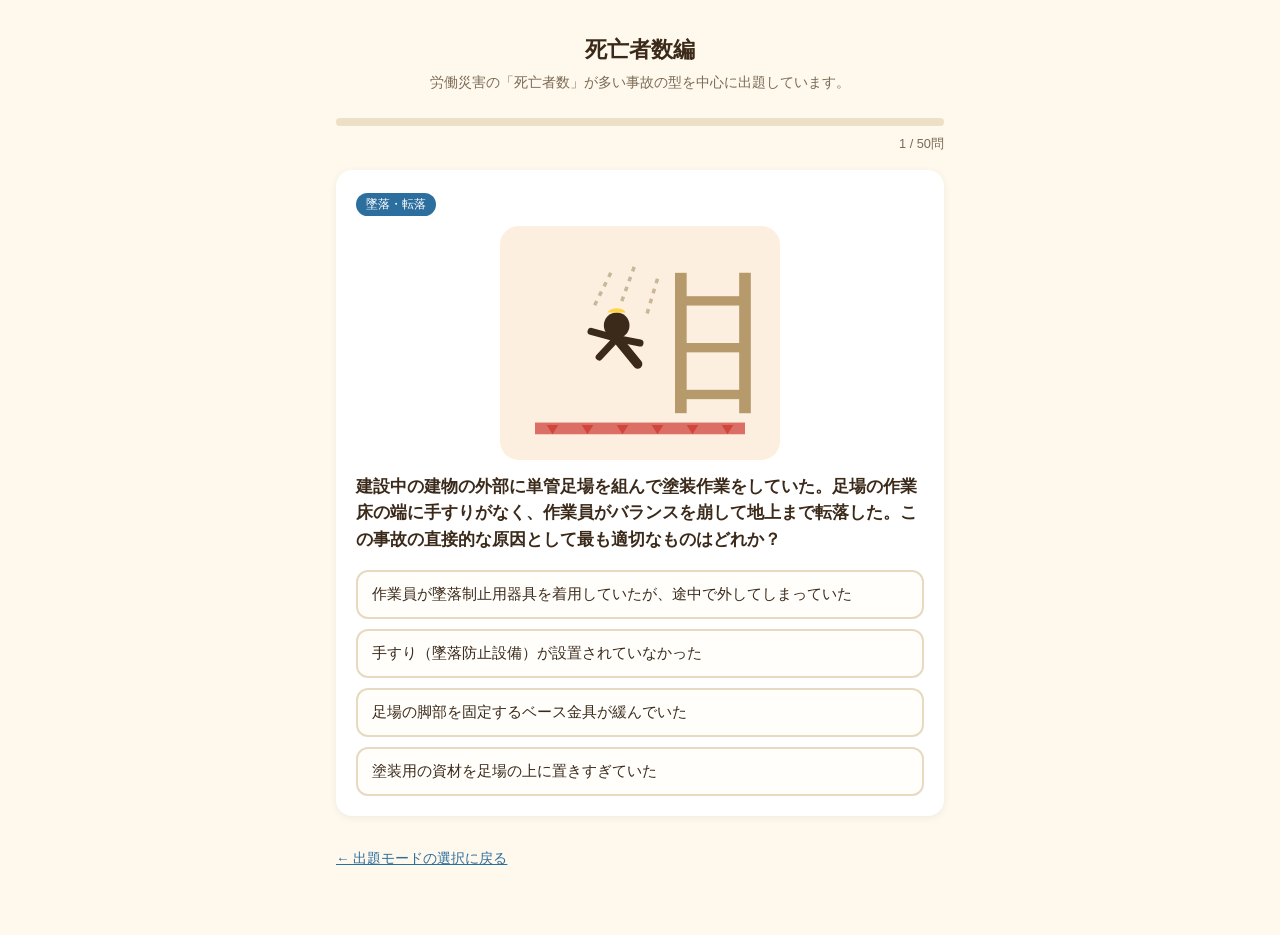
==== quiz.html @ 0cb0fa64 "建設現場の労働災害クイズアプリを追加 三和建設インターンシップ向けの安全教育クイズ。厚労省統計に基づき死亡者数編・傷病者数編各50問を収録し、事故の型ごとのオリジナルイラストを表示する。" ====
<!DOCTYPE html>
<html lang="ja">
<head>
<meta charset="UTF-8">
<meta name="viewport" content="width=device-width, initial-scale=1.0">
<title>クイズ｜建設現場の労働災害クイズ</title>
<link rel="stylesheet" href="css/style.css">
</head>
<body>
<div class="page">
  <header class="app-header">
    <h1 id="setTitle">クイズ</h1>
    <p id="setDesc"></p>
  </header>

  <div id="quizArea">
    <div class="progress-bar"><div class="progress-bar-fill" id="progressFill"></div></div>
    <div class="progress-label" id="progressLabel"></div>

    <div class="question-card">
      <span class="category-tag" id="categoryTag"></span>
      <img class="question-image" id="questionImage" alt="">
      <p class="question-text" id="questionText"></p>
      <div class="choices" id="choices"></div>

      <div class="result-panel" id="resultPanel">
        <p class="judge" id="judgeText"></p>
        <div class="mascot-comment">
          <img src="assets/michiharo_placeholder.svg" alt="ミチハロくん（仮キャラクター）">
          <div class="speech-bubble" id="explanationText"></div>
        </div>
        <p class="source-note" id="sourceNote"></p>
        <button class="next-btn" id="nextBtn">次の問題へ</button>
      </div>
    </div>
  </div>

  <div class="finish-screen" id="finishScreen" style="display:none;">
    <p>お疲れさまでした！</p>
    <p class="score" id="finalScore"></p>
    <a class="primary-btn" href="index.html">トップへ戻る</a>
  </div>

  <a class="back-link" href="index.html">← 出題モードの選択に戻る</a>
</div>

<script src="data/category_images.js"></script>
<script src="data/questions_death.js"></script>
<script src="data/questions_injury.js"></script>
<script src="js/app.js"></script>
</body>
</html>
---- css/style.css ----
:root {
  --color-main: #FFA733;
  --color-main-dark: #E08A1E;
  --color-accent: #2C6E9E;
  --color-correct: #2E9E5B;
  --color-wrong: #D0453C;
  --color-bg: #FFF8EC;
  --color-card: #FFFFFF;
  --color-text: #3B2A1A;
  --radius: 16px;
}

* {
  box-sizing: border-box;
}

body {
  margin: 0;
  font-family: "Hiragino Kaku Gothic ProN", "Yu Gothic", "Meiryo", sans-serif;
  background: var(--color-bg);
  color: var(--color-text);
  line-height: 1.6;
}

.page {
  max-width: 640px;
  margin: 0 auto;
  padding: 24px 16px 64px;
}

header.app-header {
  text-align: center;
  margin-bottom: 24px;
}

header.app-header h1 {
  font-size: 1.4rem;
  margin: 8px 0 4px;
}

header.app-header p {
  margin: 0;
  font-size: 0.85rem;
  color: #7a6a55;
}

.mascot-intro {
  display: flex;
  align-items: center;
  gap: 16px;
  background: var(--color-card);
  border-radius: var(--radius);
  padding: 16px;
  margin-bottom: 24px;
  box-shadow: 0 2px 8px rgba(0,0,0,0.06);
}

.mascot-intro img {
  width: 84px;
  height: auto;
  flex-shrink: 0;
}

.speech-bubble {
  position: relative;
  background: #FFF3DC;
  border-radius: 12px;
  padding: 10px 14px;
  font-size: 0.9rem;
}

.speech-bubble::before {
  content: "";
  position: absolute;
  left: -8px;
  top: 20px;
  border-width: 8px 10px 8px 0;
  border-style: solid;
  border-color: transparent #FFF3DC transparent transparent;
}

.mode-cards {
  display: grid;
  gap: 16px;
}

.mode-card {
  display: block;
  background: var(--color-card);
  border-radius: var(--radius);
  padding: 20px;
  text-decoration: none;
  color: var(--color-text);
  box-shadow: 0 2px 8px rgba(0,0,0,0.06);
  border: 2px solid transparent;
  transition: border-color 0.15s, transform 0.15s;
}

.mode-card:hover, .mode-card:focus-visible {
  border-color: var(--color-main);
  transform: translateY(-2px);
}

.mode-card h2 {
  margin: 0 0 6px;
  font-size: 1.1rem;
  color: var(--color-main-dark);
}

.mode-card p {
  margin: 0;
  font-size: 0.85rem;
  color: #6b5c48;
}

.mode-card .count-badge {
  display: inline-block;
  margin-top: 10px;
  font-size: 0.75rem;
  background: var(--color-main);
  color: #fff;
  padding: 3px 10px;
  border-radius: 999px;
}

.progress-bar {
  height: 8px;
  background: #eee0c8;
  border-radius: 999px;
  overflow: hidden;
  margin-bottom: 8px;
}

.progress-bar-fill {
  height: 100%;
  background: var(--color-main);
  transition: width 0.2s;
}

.progress-label {
  font-size: 0.8rem;
  color: #7a6a55;
  text-align: right;
  margin-bottom: 16px;
}

.question-card {
  background: var(--color-card);
  border-radius: var(--radius);
  padding: 20px;
  box-shadow: 0 2px 8px rgba(0,0,0,0.06);
  margin-bottom: 16px;
}

.category-tag {
  display: inline-block;
  font-size: 0.75rem;
  background: var(--color-accent);
  color: #fff;
  padding: 2px 10px;
  border-radius: 999px;
  margin-bottom: 10px;
}

.question-image {
  display: none;
  width: 100%;
  max-width: 280px;
  height: auto;
  margin: 0 auto 14px;
  border-radius: 12px;
}

.question-text {
  font-size: 1.05rem;
  font-weight: bold;
  margin: 0 0 16px;
  white-space: pre-wrap;
}

.choices {
  display: grid;
  gap: 10px;
}

.choice-btn {
  text-align: left;
  padding: 12px 14px;
  border-radius: 12px;
  border: 2px solid #e6dac0;
  background: #fffefb;
  font-size: 0.95rem;
  cursor: pointer;
  color: var(--color-text);
}

.choice-btn:hover:not(:disabled) {
  border-color: var(--color-main);
}

.choice-btn:disabled {
  cursor: default;
}

.choice-btn.correct {
  background: #E8F7EE;
  border-color: var(--color-correct);
  font-weight: bold;
}

.choice-btn.wrong {
  background: #FBEAE8;
  border-color: var(--color-wrong);
}

.result-panel {
  margin-top: 16px;
  border-radius: var(--radius);
  padding: 16px;
  display: none;
}

.result-panel.show {
  display: block;
  animation: fadein 0.2s ease-in;
}

@keyframes fadein {
  from { opacity: 0; transform: translateY(4px); }
  to { opacity: 1; transform: translateY(0); }
}

.result-panel .judge {
  font-weight: bold;
  margin-bottom: 6px;
}

.judge.correct-text { color: var(--color-correct); }
.judge.wrong-text { color: var(--color-wrong); }

.mascot-comment {
  display: flex;
  gap: 12px;
  align-items: flex-start;
  margin-top: 10px;
}

.mascot-comment img {
  width: 52px;
  height: auto;
  flex-shrink: 0;
}

.next-btn, .primary-btn {
  display: inline-block;
  margin-top: 16px;
  padding: 10px 22px;
  background: var(--color-main);
  color: #fff;
  border: none;
  border-radius: 999px;
  font-size: 0.95rem;
  cursor: pointer;
  text-decoration: none;
}

.next-btn:hover, .primary-btn:hover {
  background: var(--color-main-dark);
}

.source-note {
  margin-top: 10px;
  font-size: 0.75rem;
  color: #9a8b74;
}

.finish-screen {
  text-align: center;
  background: var(--color-card);
  border-radius: var(--radius);
  padding: 32px 20px;
  box-shadow: 0 2px 8px rgba(0,0,0,0.06);
}

.finish-screen .score {
  font-size: 2rem;
  font-weight: bold;
  color: var(--color-main-dark);
  margin: 12px 0;
}

.back-link {
  display: inline-block;
  margin-top: 16px;
  font-size: 0.85rem;
  color: var(--color-accent);
}
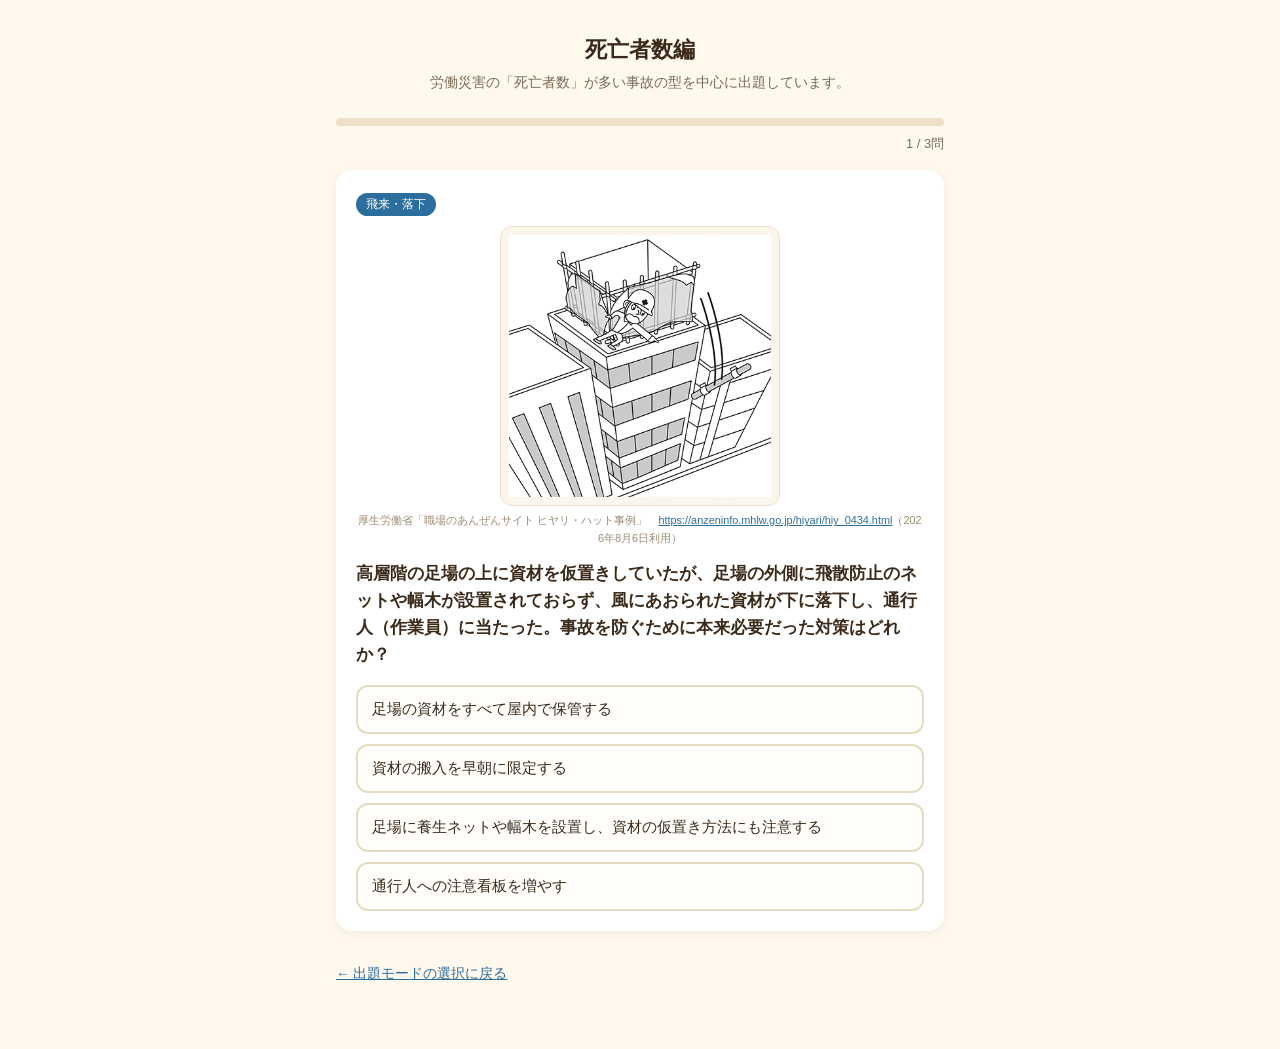
==== commit 7e0e6930: "問題文のイラストを厚労省ヒヤリ・ハット事例の実画像に差し替え 自作のプレースホルダーイラストから、厚生労働省「職場のあんぜんサイト ヒヤリ・ハット事例」の実際のイラスト（事故の型ごとに1枚、加工なし）" ====
--- a/quiz.html
+++ b/quiz.html
@@ -20,6 +20,7 @@
     <div class="question-card">
       <span class="category-tag" id="categoryTag"></span>
       <img class="question-image" id="questionImage" alt="">
+      <p class="image-credit" id="imageCredit"></p>
       <p class="question-text" id="questionText"></p>
       <div class="choices" id="choices"></div>
 
--- a/css/style.css
+++ b/css/style.css
@@ -167,8 +167,25 @@
   width: 100%;
   max-width: 280px;
   height: auto;
-  margin: 0 auto 14px;
+  margin: 0 auto;
   border-radius: 12px;
+  background: #FBF6EC;
+  border: 1px solid #EEE0C8;
+  padding: 8px;
+  box-sizing: border-box;
+}
+
+.image-credit {
+  display: none;
+  font-size: 0.68rem;
+  color: #9a8b74;
+  text-align: center;
+  margin: 6px 0 14px;
+  word-break: break-all;
+}
+
+.image-credit a {
+  color: #2C6E9E;
 }
 
 .question-text {
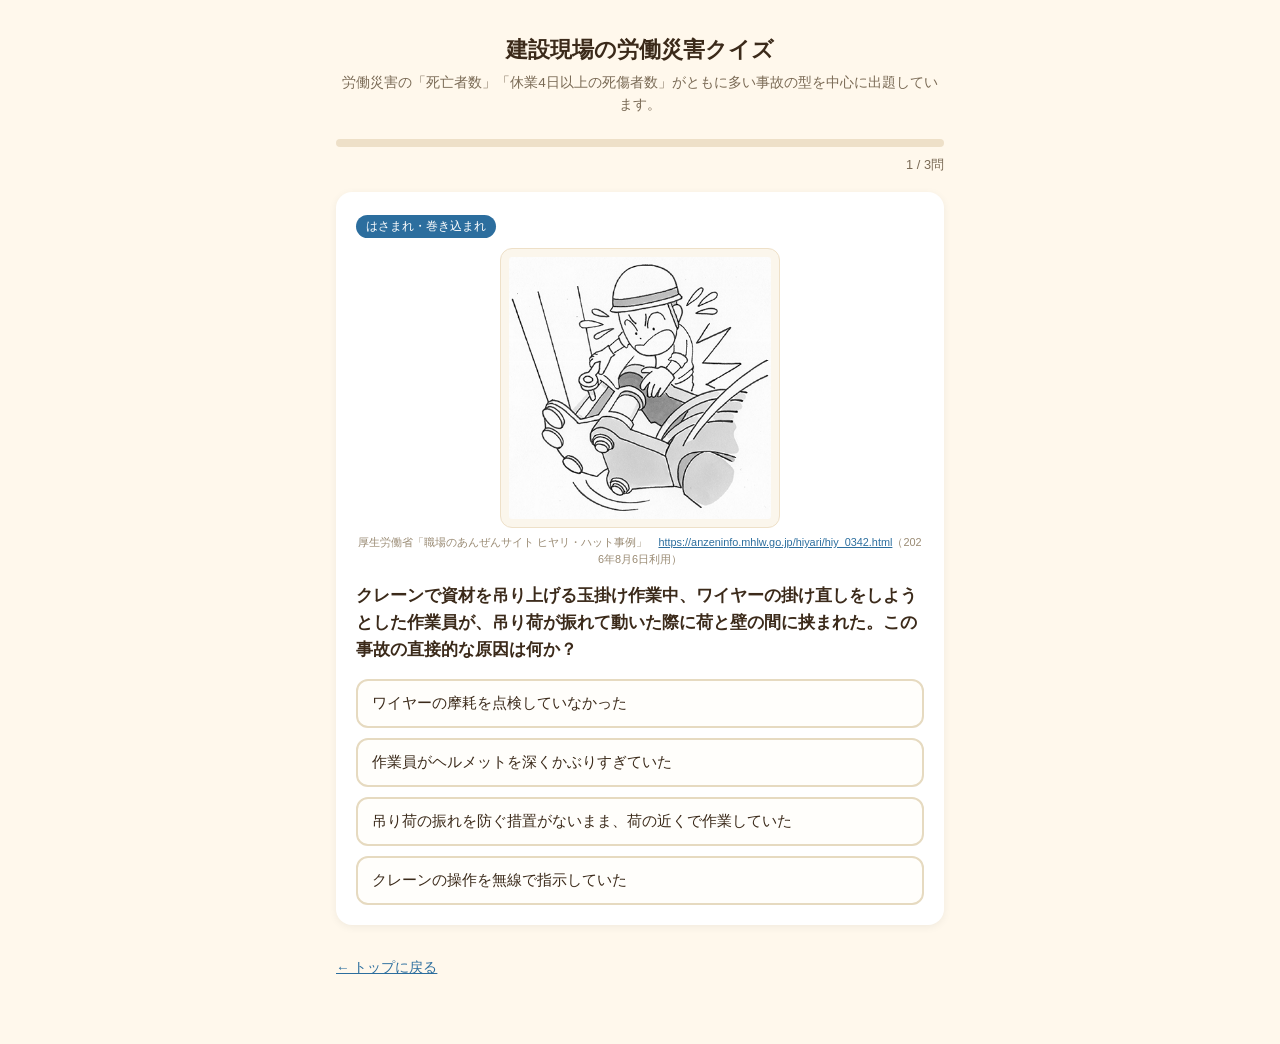
==== commit 2c1a54a4: "死亡者数編・傷病者数編を統合し、全50問の単一クイズに変更 100問（死亡者数編50問+傷病者数編50問）は内容が重複する問題が多かったため、重複する状況は1問に統合し、両ランキングで件数の多い事故の" ====
--- a/quiz.html
+++ b/quiz.html
@@ -42,12 +42,11 @@
     <a class="primary-btn" href="index.html">トップへ戻る</a>
   </div>
 
-  <a class="back-link" href="index.html">← 出題モードの選択に戻る</a>
+  <a class="back-link" href="index.html">← トップに戻る</a>
 </div>
 
 <script src="data/category_images.js"></script>
-<script src="data/questions_death.js"></script>
-<script src="data/questions_injury.js"></script>
+<script src="data/questions.js"></script>
 <script src="js/app.js"></script>
 </body>
 </html>
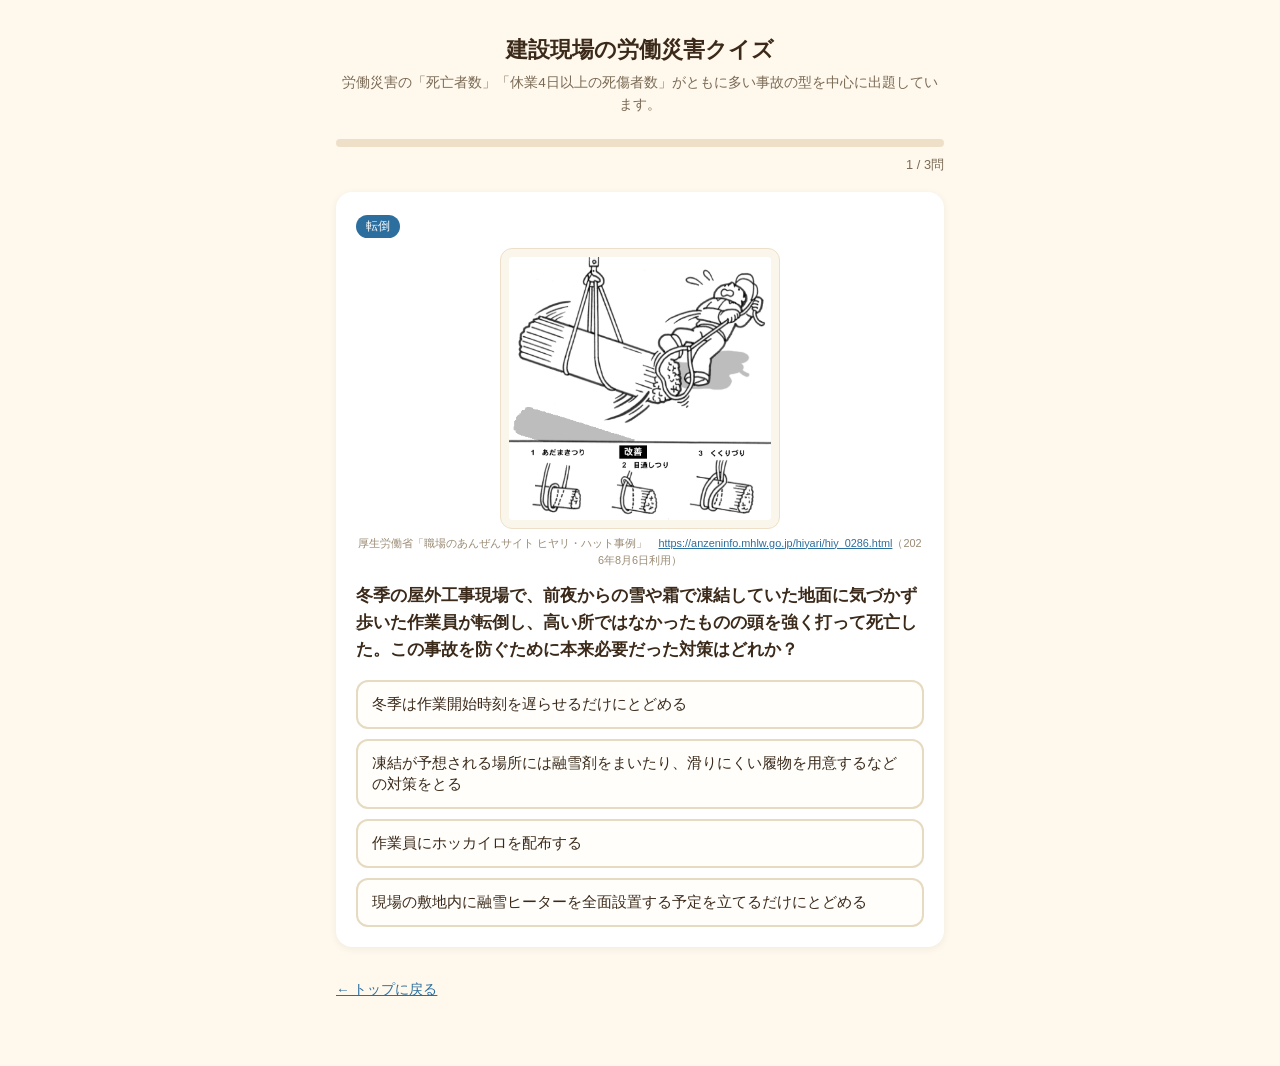
==== commit 4c3d9c78: "選択肢を選んだ後、回答・解説を別画面に切り替える形式に変更 スクロールせずに正誤・解説を確認できるよう、問題表示と回答表示を分離。回答画面ではイラストは同じ大きさのまま、問題文を小さくし、正誤バナーと" ====
--- a/quiz.html
+++ b/quiz.html
@@ -21,11 +21,16 @@
       <span class="category-tag" id="categoryTag"></span>
       <img class="question-image" id="questionImage" alt="">
       <p class="image-credit" id="imageCredit"></p>
-      <p class="question-text" id="questionText"></p>
-      <div class="choices" id="choices"></div>
 
-      <div class="result-panel" id="resultPanel">
-        <p class="judge" id="judgeText"></p>
+      <div id="questionView">
+        <p class="question-text" id="questionText"></p>
+        <div class="choices" id="choices"></div>
+      </div>
+
+      <div id="answerView" style="display:none">
+        <p class="question-recap" id="questionRecap"></p>
+        <div class="judge-banner" id="judgeBanner"></div>
+        <p class="answer-summary" id="answerSummary"></p>
         <div class="mascot-comment">
           <img src="assets/michiharo_placeholder.svg" alt="ミチハロくん（仮キャラクター）">
           <div class="speech-bubble" id="explanationText"></div>
--- a/css/style.css
+++ b/css/style.css
@@ -230,15 +230,7 @@
   border-color: var(--color-wrong);
 }
 
-.result-panel {
-  margin-top: 16px;
-  border-radius: var(--radius);
-  padding: 16px;
-  display: none;
-}
-
-.result-panel.show {
-  display: block;
+#answerView {
   animation: fadein 0.2s ease-in;
 }
 
@@ -247,13 +239,48 @@
   to { opacity: 1; transform: translateY(0); }
 }
 
-.result-panel .judge {
-  font-weight: bold;
-  margin-bottom: 6px;
-}
-
-.judge.correct-text { color: var(--color-correct); }
-.judge.wrong-text { color: var(--color-wrong); }
+.question-recap {
+  font-size: 0.8rem;
+  color: #9a8b74;
+  margin: 0 0 12px;
+  white-space: pre-wrap;
+}
+
+.judge-banner {
+  font-size: 1.5rem;
+  font-weight: bold;
+  text-align: center;
+  padding: 10px 12px;
+  border-radius: 12px;
+  margin-bottom: 12px;
+}
+
+.judge-banner.correct {
+  background: #E8F7EE;
+  color: var(--color-correct);
+}
+
+.judge-banner.wrong {
+  background: #FBEAE8;
+  color: var(--color-wrong);
+}
+
+.answer-summary {
+  margin: 0 0 4px;
+}
+
+.answer-summary .answer-yours {
+  font-size: 0.9rem;
+  color: #9a8b74;
+  margin: 0 0 4px;
+}
+
+.answer-summary .answer-correct {
+  font-size: 1.05rem;
+  font-weight: bold;
+  color: var(--color-correct);
+  margin: 0 0 4px;
+}
 
 .mascot-comment {
   display: flex;
@@ -266,6 +293,12 @@
   width: 52px;
   height: auto;
   flex-shrink: 0;
+}
+
+.mascot-comment .speech-bubble {
+  font-size: 1rem;
+  background: #FFF3DC;
+  border: 1px solid #F3DFA8;
 }
 
 .next-btn, .primary-btn {
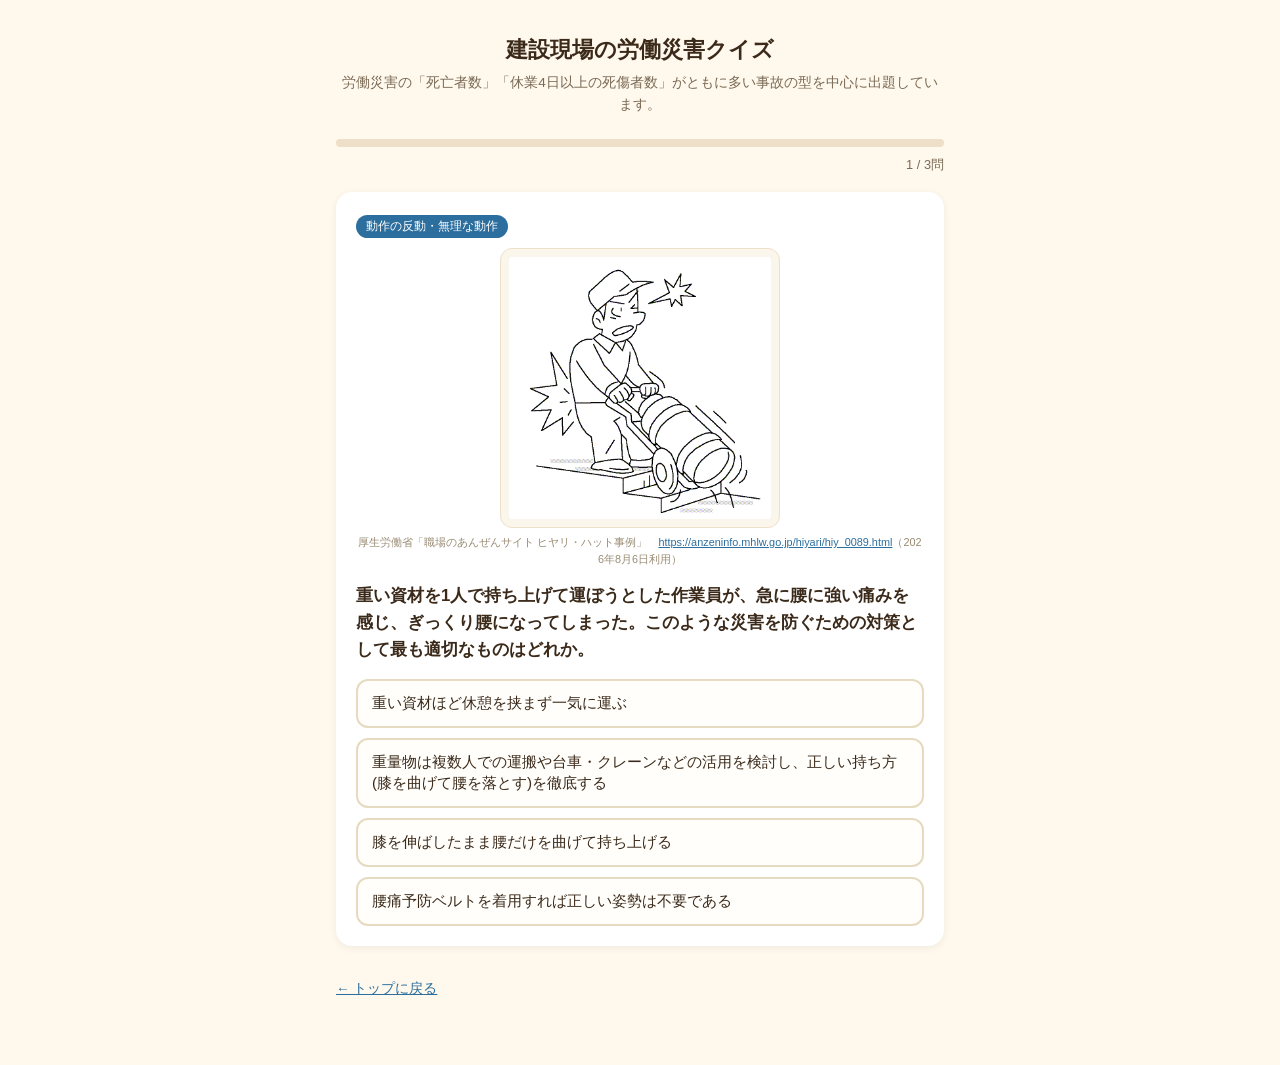
==== commit 4cc6661d: "仮マスコットを実際のミチハロくん画像3種に差し替え 正解時・不正解時・トップ画面でそれぞれ異なるミチハロくんの画像（ユーザー提供）を表示するようにした。仮のSVGプレースホルダーは削除。" ====
--- a/quiz.html
+++ b/quiz.html
@@ -32,7 +32,7 @@
         <div class="judge-banner" id="judgeBanner"></div>
         <p class="answer-summary" id="answerSummary"></p>
         <div class="mascot-comment">
-          <img src="assets/michiharo_placeholder.svg" alt="ミチハロくん（仮キャラクター）">
+          <img id="mascotImage" src="3Dミチハロ君.png" alt="ミチハロくん">
           <div class="speech-bubble" id="explanationText"></div>
         </div>
         <p class="source-note" id="sourceNote"></p>
--- a/css/style.css
+++ b/css/style.css
@@ -56,9 +56,10 @@
 }
 
 .mascot-intro img {
-  width: 84px;
+  width: 96px;
   height: auto;
   flex-shrink: 0;
+  border-radius: 10px;
 }
 
 .speech-bubble {
@@ -290,9 +291,10 @@
 }
 
 .mascot-comment img {
-  width: 52px;
+  width: 68px;
   height: auto;
   flex-shrink: 0;
+  border-radius: 8px;
 }
 
 .mascot-comment .speech-bubble {
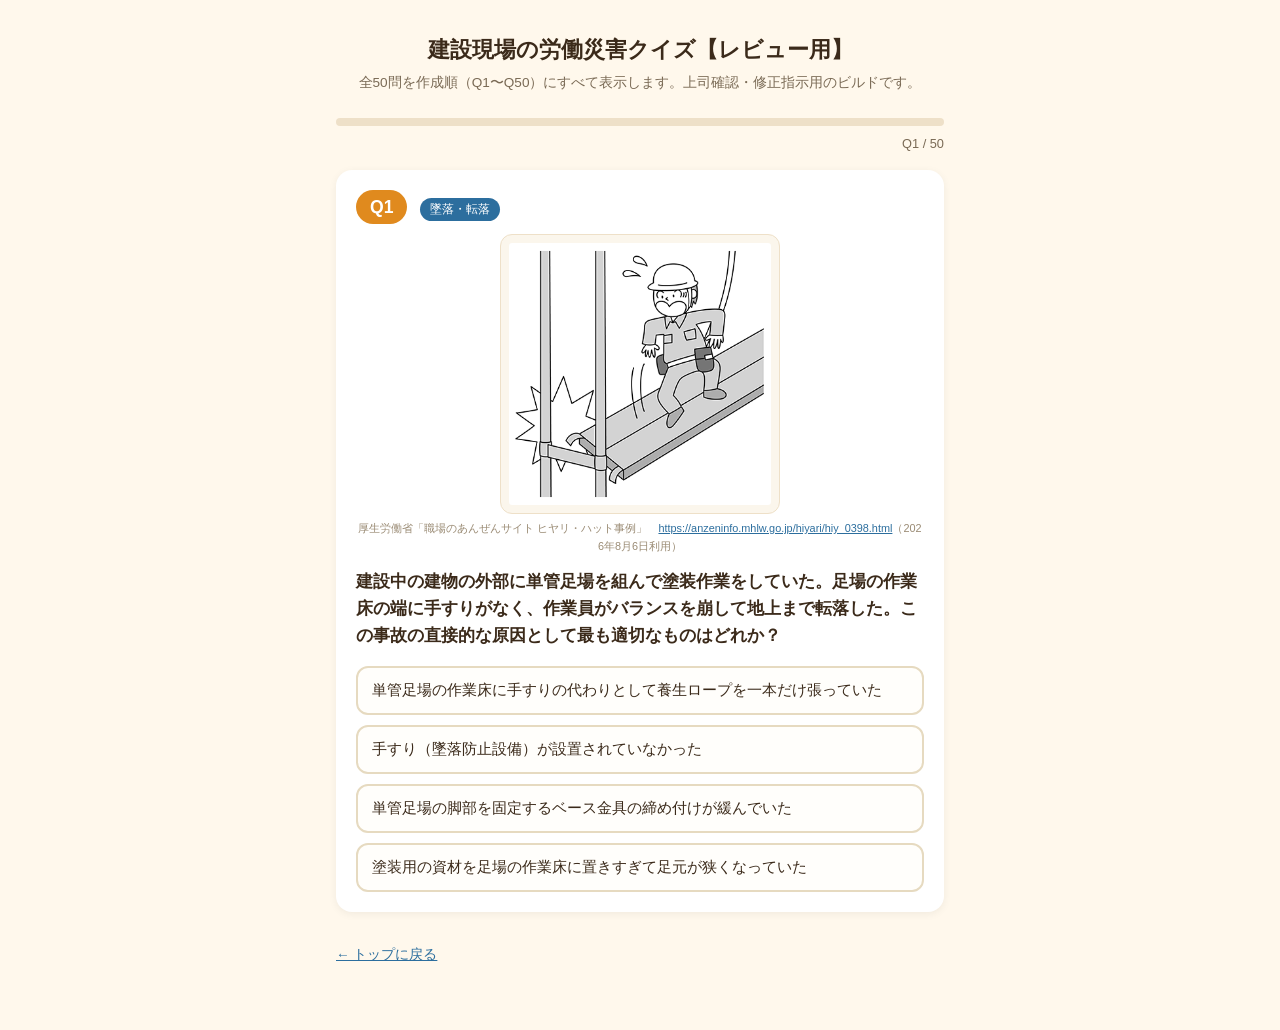
==== commit 45d2ecef: "レビュー用ブランチ：全50問を順番通り・Q番号付きで表示 上司確認用に、ランダム3問ではなく全50問をQ1〜Q50の順番通りに出題するビルドを作成。問題カードに大きく目立つ「Q1」等の番号タグを追加し" ====
--- a/quiz.html
+++ b/quiz.html
@@ -3,7 +3,7 @@
 <head>
 <meta charset="UTF-8">
 <meta name="viewport" content="width=device-width, initial-scale=1.0">
-<title>クイズ｜建設現場の労働災害クイズ</title>
+<title>レビュー用（全50問順番表示）｜建設現場の労働災害クイズ</title>
 <link rel="stylesheet" href="css/style.css">
 </head>
 <body>
@@ -18,6 +18,7 @@
     <div class="progress-label" id="progressLabel"></div>
 
     <div class="question-card">
+      <span class="question-number-tag" id="questionNumberTag"></span>
       <span class="category-tag" id="categoryTag"></span>
       <img class="question-image" id="questionImage" alt="">
       <p class="image-credit" id="imageCredit"></p>
--- a/css/style.css
+++ b/css/style.css
@@ -151,6 +151,18 @@
   padding: 20px;
   box-shadow: 0 2px 8px rgba(0,0,0,0.06);
   margin-bottom: 16px;
+}
+
+.question-number-tag {
+  display: inline-block;
+  font-size: 1.1rem;
+  font-weight: bold;
+  background: var(--color-main-dark);
+  color: #fff;
+  padding: 3px 14px;
+  border-radius: 999px;
+  margin-bottom: 10px;
+  margin-right: 8px;
 }
 
 .category-tag {
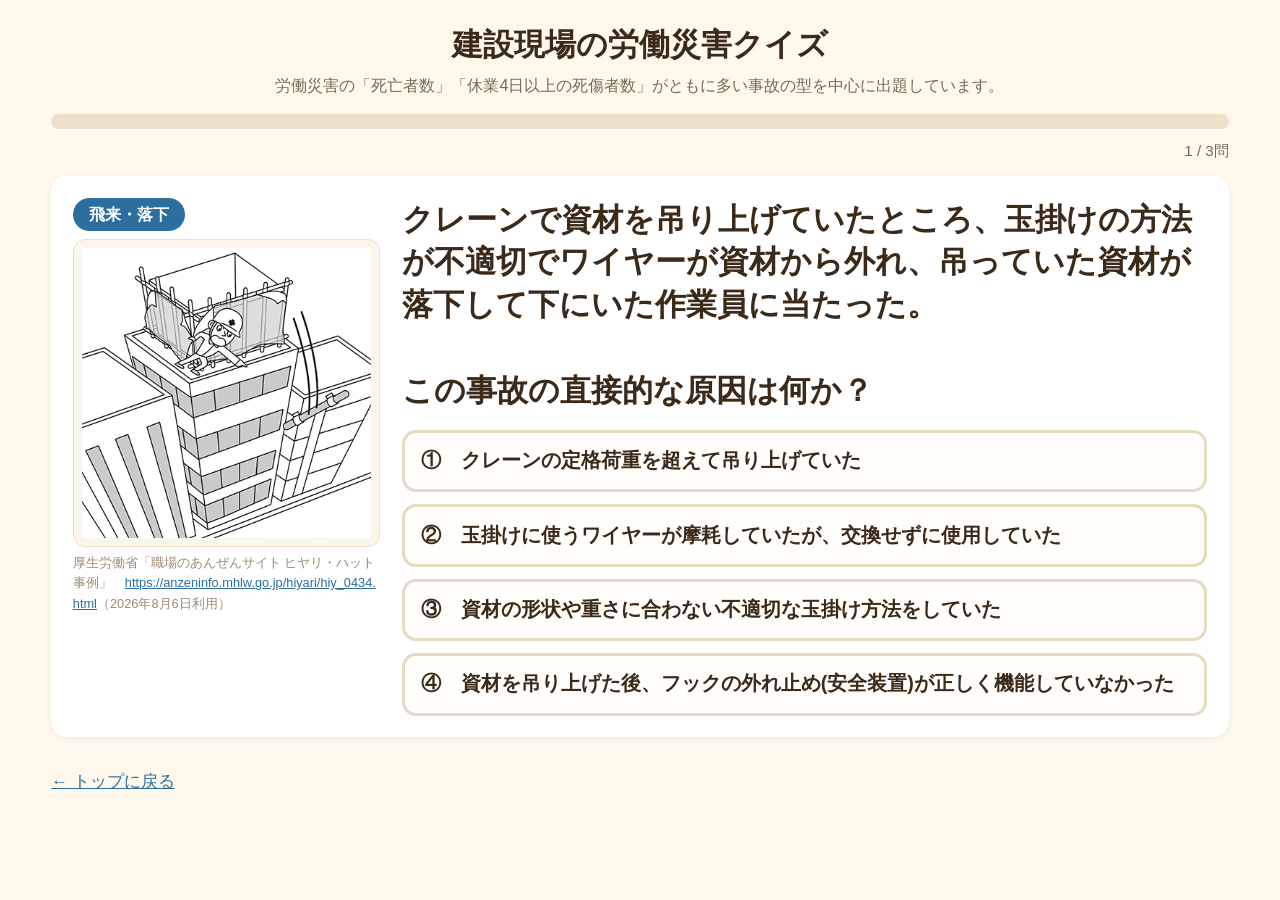
==== commit a7de2cec: "結果画面にミチハロくんの歩行アニメーションを追加 啓発画像からQRコード・社名部分を除いたマスコット＋のぼりを切り抜き、 白背景を滑らかな透過に変換（アンチエイリアス部分の線切れを防止）。 結果画面の" ====
--- a/quiz.html
+++ b/quiz.html
@@ -3,7 +3,7 @@
 <head>
 <meta charset="UTF-8">
 <meta name="viewport" content="width=device-width, initial-scale=1.0">
-<title>レビュー用（全50問順番表示）｜建設現場の労働災害クイズ</title>
+<title>クイズ｜建設現場の労働災害クイズ</title>
 <link rel="stylesheet" href="css/style.css">
 </head>
 <body>
@@ -18,26 +18,16 @@
     <div class="progress-label" id="progressLabel"></div>
 
     <div class="question-card">
-      <span class="question-number-tag" id="questionNumberTag"></span>
-      <span class="category-tag" id="categoryTag"></span>
-      <img class="question-image" id="questionImage" alt="">
-      <p class="image-credit" id="imageCredit"></p>
-
-      <div id="questionView">
-        <p class="question-text" id="questionText"></p>
-        <div class="choices" id="choices"></div>
+      <div class="card-media">
+        <span class="category-tag" id="categoryTag"></span>
+        <img class="question-image" id="questionImage" alt="">
+        <p class="image-credit" id="imageCredit"></p>
       </div>
-
-      <div id="answerView" style="display:none">
-        <p class="question-recap" id="questionRecap"></p>
-        <div class="judge-banner" id="judgeBanner"></div>
-        <p class="answer-summary" id="answerSummary"></p>
-        <div class="mascot-comment">
-          <img id="mascotImage" src="3Dミチハロ君.png" alt="ミチハロくん">
-          <div class="speech-bubble" id="explanationText"></div>
+      <div class="card-content">
+        <div id="questionView">
+          <p class="question-text" id="questionText"></p>
+          <div class="choices" id="choices"></div>
         </div>
-        <p class="source-note" id="sourceNote"></p>
-        <button class="next-btn" id="nextBtn">次の問題へ</button>
       </div>
     </div>
   </div>
@@ -46,6 +36,7 @@
     <p>お疲れさまでした！</p>
     <p class="score" id="finalScore"></p>
     <a class="primary-btn" href="index.html">トップへ戻る</a>
+    <div class="finish-mascot-walk" aria-hidden="true"></div>
   </div>
 
   <a class="back-link" href="index.html">← トップに戻る</a>
@@ -53,6 +44,7 @@
 
 <script src="data/category_images.js"></script>
 <script src="data/questions.js"></script>
+<script src="js/storage.js"></script>
 <script src="js/app.js"></script>
 </body>
 </html>
--- a/css/style.css
+++ b/css/style.css
@@ -23,40 +23,41 @@
 }
 
 .page {
-  max-width: 640px;
+  max-width: 1760px;
+  width: 96%;
   margin: 0 auto;
-  padding: 24px 16px 64px;
+  padding: clamp(10px, 1.6vmin, 24px) clamp(12px, 2vw, 32px) clamp(16px, 2vmin, 32px);
 }
 
 header.app-header {
   text-align: center;
-  margin-bottom: 24px;
+  margin-bottom: clamp(10px, 1.6vmin, 20px);
 }
 
 header.app-header h1 {
-  font-size: 1.4rem;
-  margin: 8px 0 4px;
+  font-size: clamp(1.6rem, 3.4vmin, 2.6rem);
+  margin: 6px 0 4px;
 }
 
 header.app-header p {
   margin: 0;
-  font-size: 0.85rem;
+  font-size: clamp(1rem, 1.8vmin, 1.3rem);
   color: #7a6a55;
 }
 
 .mascot-intro {
   display: flex;
   align-items: center;
-  gap: 16px;
+  gap: clamp(16px, 2.5vw, 32px);
   background: var(--color-card);
   border-radius: var(--radius);
-  padding: 16px;
-  margin-bottom: 24px;
+  padding: clamp(16px, 2.5vw, 32px);
+  margin-bottom: clamp(20px, 3vw, 36px);
   box-shadow: 0 2px 8px rgba(0,0,0,0.06);
 }
 
 .mascot-intro img {
-  width: 96px;
+  width: clamp(100px, 10vw, 160px);
   height: auto;
   flex-shrink: 0;
   border-radius: 10px;
@@ -66,8 +67,9 @@
   position: relative;
   background: #FFF3DC;
   border-radius: 12px;
-  padding: 10px 14px;
-  font-size: 0.9rem;
+  padding: clamp(12px, 1.6vw, 20px) clamp(16px, 2vw, 24px);
+  font-size: clamp(1.2rem, 1.7vw, 1.8rem);
+  font-weight: 700;
 }
 
 .speech-bubble::before {
@@ -89,7 +91,7 @@
   display: block;
   background: var(--color-card);
   border-radius: var(--radius);
-  padding: 20px;
+  padding: clamp(20px, 2.5vw, 32px);
   text-decoration: none;
   color: var(--color-text);
   box-shadow: 0 2px 8px rgba(0,0,0,0.06);
@@ -103,33 +105,33 @@
 }
 
 .mode-card h2 {
-  margin: 0 0 6px;
-  font-size: 1.1rem;
+  margin: 0 0 8px;
+  font-size: clamp(1.5rem, 2.2vw, 2.2rem);
   color: var(--color-main-dark);
 }
 
 .mode-card p {
   margin: 0;
-  font-size: 0.85rem;
+  font-size: clamp(1.1rem, 1.5vw, 1.5rem);
   color: #6b5c48;
 }
 
 .mode-card .count-badge {
   display: inline-block;
   margin-top: 10px;
-  font-size: 0.75rem;
+  font-size: clamp(1rem, 1.2vw, 1.3rem);
   background: var(--color-main);
   color: #fff;
-  padding: 3px 10px;
+  padding: 4px 14px;
   border-radius: 999px;
 }
 
 .progress-bar {
-  height: 8px;
+  height: clamp(10px, 1.2vw, 16px);
   background: #eee0c8;
   border-radius: 999px;
   overflow: hidden;
-  margin-bottom: 8px;
+  margin-bottom: 10px;
 }
 
 .progress-bar-fill {
@@ -139,48 +141,49 @@
 }
 
 .progress-label {
-  font-size: 0.8rem;
+  font-size: clamp(0.95rem, 1.6vmin, 1.3rem);
   color: #7a6a55;
   text-align: right;
-  margin-bottom: 16px;
+  margin-bottom: clamp(10px, 1.4vmin, 18px);
 }
 
 .question-card {
+  display: flex;
+  align-items: flex-start;
+  gap: clamp(20px, 2.4vmin, 36px);
   background: var(--color-card);
   border-radius: var(--radius);
-  padding: 20px;
+  padding: clamp(18px, 2.4vmin, 36px);
   box-shadow: 0 2px 8px rgba(0,0,0,0.06);
   margin-bottom: 16px;
 }
 
-.question-number-tag {
-  display: inline-block;
-  font-size: 1.1rem;
-  font-weight: bold;
-  background: var(--color-main-dark);
-  color: #fff;
-  padding: 3px 14px;
-  border-radius: 999px;
-  margin-bottom: 10px;
-  margin-right: 8px;
+.card-media {
+  flex: 0 0 clamp(260px, 24vw, 380px);
+  width: clamp(260px, 24vw, 380px);
+}
+
+.card-content {
+  flex: 1;
+  min-width: 0;
 }
 
 .category-tag {
   display: inline-block;
-  font-size: 0.75rem;
+  font-size: clamp(0.95rem, 1.8vmin, 1.25rem);
   background: var(--color-accent);
   color: #fff;
-  padding: 2px 10px;
+  padding: 4px 16px;
   border-radius: 999px;
-  margin-bottom: 10px;
+  margin-bottom: 8px;
+  font-weight: bold;
 }
 
 .question-image {
   display: none;
   width: 100%;
-  max-width: 280px;
   height: auto;
-  margin: 0 auto;
+  margin: 0;
   border-radius: 12px;
   background: #FBF6EC;
   border: 1px solid #EEE0C8;
@@ -190,11 +193,21 @@
 
 .image-credit {
   display: none;
-  font-size: 0.68rem;
+  font-size: clamp(0.8rem, 1.3vmin, 1rem);
   color: #9a8b74;
-  text-align: center;
-  margin: 6px 0 14px;
+  text-align: left;
+  margin: 6px 0 0;
   word-break: break-all;
+}
+
+@media (max-width: 720px) {
+  .question-card {
+    flex-direction: column;
+  }
+  .card-media {
+    flex: none;
+    width: 100%;
+  }
 }
 
 .image-credit a {
@@ -202,24 +215,27 @@
 }
 
 .question-text {
-  font-size: 1.05rem;
-  font-weight: bold;
-  margin: 0 0 16px;
+  font-size: clamp(1.5rem, 3.4vmin, 2.3rem);
+  font-weight: 700;
+  line-height: 1.4;
+  margin: 0 0 18px;
   white-space: pre-wrap;
 }
 
 .choices {
   display: grid;
-  gap: 10px;
+  gap: 12px;
 }
 
 .choice-btn {
   text-align: left;
-  padding: 12px 14px;
-  border-radius: 12px;
-  border: 2px solid #e6dac0;
+  padding: clamp(12px, 1.6vmin, 18px) clamp(16px, 1.8vmin, 22px);
+  border-radius: 14px;
+  border: 3px solid #e6dac0;
   background: #fffefb;
-  font-size: 0.95rem;
+  font-size: clamp(1.15rem, 2.2vmin, 1.6rem);
+  font-weight: 600;
+  line-height: 1.4;
   cursor: pointer;
   color: var(--color-text);
 }
@@ -253,19 +269,20 @@
 }
 
 .question-recap {
-  font-size: 0.8rem;
+  font-size: clamp(0.9rem, 1.5vmin, 1.15rem);
   color: #9a8b74;
-  margin: 0 0 12px;
+  font-weight: 600;
+  margin: 0 0 8px;
   white-space: pre-wrap;
 }
 
 .judge-banner {
-  font-size: 1.5rem;
-  font-weight: bold;
+  font-size: clamp(1.6rem, 4vmin, 2.6rem);
+  font-weight: 800;
   text-align: center;
-  padding: 10px 12px;
-  border-radius: 12px;
-  margin-bottom: 12px;
+  padding: clamp(8px, 1.4vmin, 14px) 16px;
+  border-radius: 16px;
+  margin-bottom: 8px;
 }
 
 .judge-banner.correct {
@@ -283,34 +300,38 @@
 }
 
 .answer-summary .answer-yours {
-  font-size: 0.9rem;
+  font-size: clamp(1.1rem, 2vmin, 1.5rem);
   color: #9a8b74;
   margin: 0 0 4px;
 }
 
 .answer-summary .answer-correct {
-  font-size: 1.05rem;
-  font-weight: bold;
+  font-size: clamp(1.3rem, 2.6vmin, 1.9rem);
+  font-weight: 800;
   color: var(--color-correct);
   margin: 0 0 4px;
+  line-height: 1.35;
 }
 
 .mascot-comment {
   display: flex;
-  gap: 12px;
+  gap: clamp(10px, 1.3vmin, 14px);
   align-items: flex-start;
-  margin-top: 10px;
+  margin-top: 6px;
 }
 
 .mascot-comment img {
-  width: 68px;
+  width: clamp(96px, 10.5vmin, 144px);
   height: auto;
   flex-shrink: 0;
   border-radius: 8px;
 }
 
 .mascot-comment .speech-bubble {
-  font-size: 1rem;
+  font-size: clamp(1.1rem, 2.2vmin, 1.6rem);
+  font-weight: 700;
+  line-height: 1.4;
+  padding: clamp(8px, 1.2vmin, 14px) clamp(12px, 1.6vmin, 18px);
   background: #FFF3DC;
   border: 1px solid #F3DFA8;
 }
@@ -318,12 +339,13 @@
 .next-btn, .primary-btn {
   display: inline-block;
   margin-top: 16px;
-  padding: 10px 22px;
+  padding: clamp(12px, 1.6vmin, 18px) clamp(28px, 3vw, 40px);
   background: var(--color-main);
   color: #fff;
   border: none;
   border-radius: 999px;
-  font-size: 0.95rem;
+  font-size: clamp(1.15rem, 2vmin, 1.6rem);
+  font-weight: 700;
   cursor: pointer;
   text-decoration: none;
 }
@@ -333,29 +355,61 @@
 }
 
 .source-note {
-  margin-top: 10px;
-  font-size: 0.75rem;
+  margin-top: 6px;
+  font-size: clamp(0.9rem, 1.4vmin, 1.1rem);
   color: #9a8b74;
 }
 
 .finish-screen {
+  position: relative;
+  overflow: hidden;
   text-align: center;
   background: var(--color-card);
   border-radius: var(--radius);
-  padding: 32px 20px;
+  padding: clamp(40px, 5vw, 72px) 20px;
   box-shadow: 0 2px 8px rgba(0,0,0,0.06);
 }
 
+.finish-screen p,
+.finish-screen .primary-btn {
+  position: relative;
+  z-index: 1;
+}
+
+.finish-mascot-walk {
+  --mw: clamp(320px, 50vw, 640px);
+  position: absolute;
+  top: 50%;
+  left: 0;
+  width: var(--mw);
+  aspect-ratio: 1000 / 330;
+  background-image: url("../assets/mascot-walk-banner.png");
+  background-repeat: no-repeat;
+  background-size: contain;
+  animation: mascot-walk 18s linear infinite;
+  pointer-events: none;
+}
+
+@keyframes mascot-walk {
+  from { transform: translateY(-50%) translateX(100vw); }
+  to { transform: translateY(-50%) translateX(calc(-100vw - var(--mw))); }
+}
+
+.finish-screen p {
+  font-size: clamp(1.5rem, 2.2vw, 2.2rem);
+  font-weight: 700;
+}
+
 .finish-screen .score {
-  font-size: 2rem;
-  font-weight: bold;
+  font-size: clamp(3.4rem, 6vw, 6rem);
+  font-weight: 800;
   color: var(--color-main-dark);
-  margin: 12px 0;
+  margin: 16px 0;
 }
 
 .back-link {
   display: inline-block;
   margin-top: 16px;
-  font-size: 0.85rem;
+  font-size: clamp(1.05rem, 1.3vw, 1.3rem);
   color: var(--color-accent);
 }
